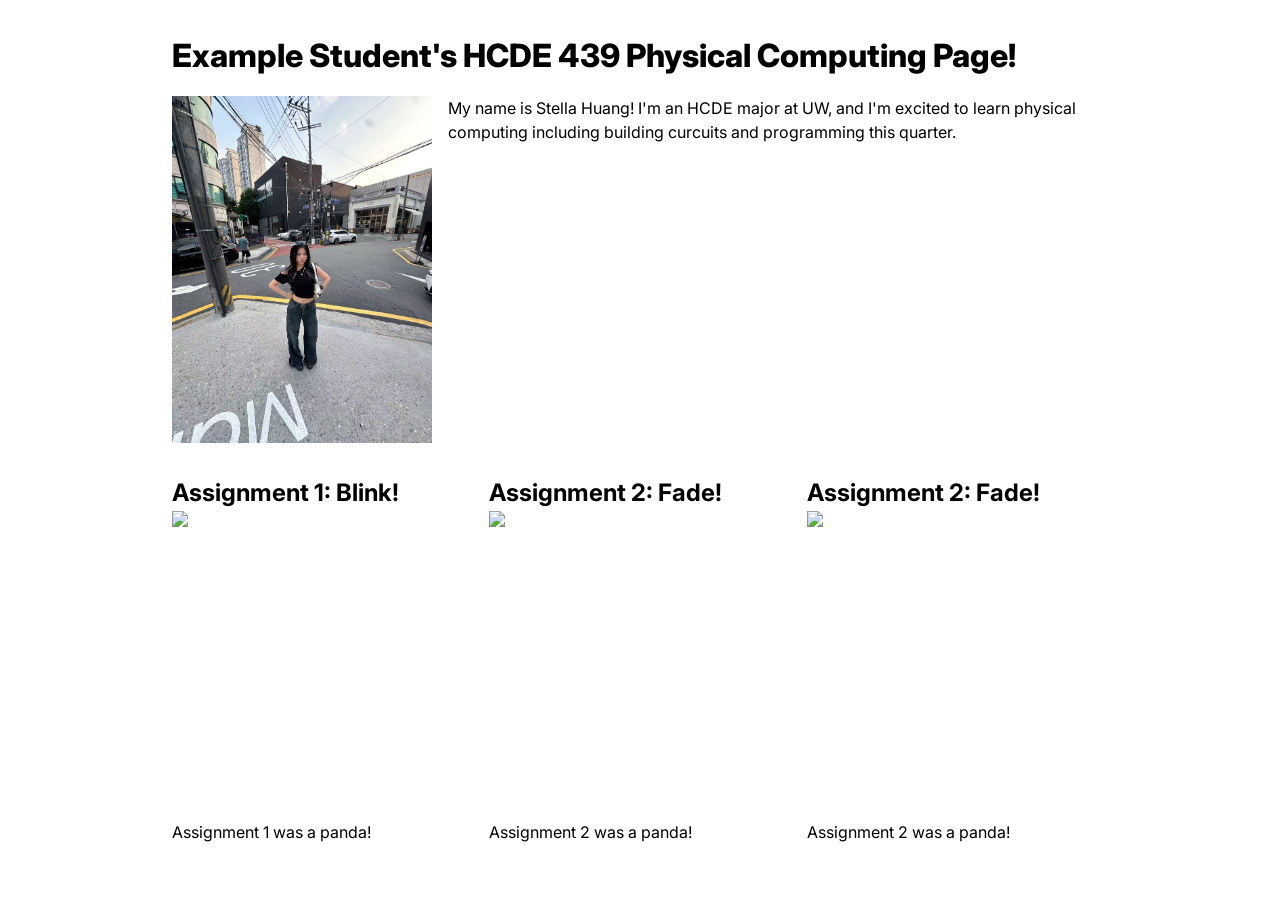
==== docs/index.html @ 3548c58e "change the pic and intro" ====
<!DOCTYPE html>
<html>
  <head>
    <meta charset="utf-8" />
    <meta name="viewport" content="width=device-width, maximum-scale=1.0" />

    <title>Example Student's HCDE 439 Physical Computing Page!</title>

    <link href="style.css" rel="stylesheet" />
  </head>
  <body>
    <h1>Example Student's HCDE 439 Physical Computing Page!</h1>

    <div class="header">
      <img src="stella.jpg" />
      <p>
        My name is Stella Huang! I'm an HCDE major at UW, and I'm excited to learn physical computing including building curcuits and programming this quarter.
      </p>
    </div>

    <div class="grid">
      <div class="assignment">
        <a href="a1.html">
          <h2>Assignment 1: Blink!</h2>
          <img src="red-panda.jpg" />
        </a>
        <p>Assignment 1 was a panda!</p>
      </div>

      <div class="assignment">
        <a href="a2.html">
          <h2>Assignment 2: Fade!</h2>
          <img src="red-panda.jpg" />
        </a>
        <p>Assignment 2 was a panda!</p>
      </div>

      <div class="assignment">
        <a href="a2.html">
          <h2>Assignment 2: Fade!</h2>
          <img src="red-panda.jpg" />
        </a>
        <p>Assignment 2 was a panda!</p>
      </div>
    </div>
  </body>
</html>
---- docs/style.css ----
@import url("https://fonts.googleapis.com/css2?family=Inter:wght@100;200;300;400;500;600;700;800;900&display=swap");

*,
*::before,
*::after {
  box-sizing: border-box;
}

* {
  margin: 0;
}

img,
picture,
video,
canvas,
svg {
  display: block;
  max-width: 100%;
}

body {
  font-family: "Inter", sans-serif;
  line-height: 1.5;
  -webkit-font-smoothing: antialiased;
  max-width: 1000px;
  padding: 2em;
  margin: auto;
}

h1 {
  font-weight: 800;
}

h2 {
  font-weight: 700;
}

.header {
  display: flex;
  align-items: flex-start;
  gap: 1em;
  margin-top: 1em;
}

.header img {
  width: 260px;
  flex-shrink: 0;
  object-fit: cover;
}

.grid {
  display: grid;
  grid-template-columns: repeat(auto-fit, minmax(250px, 1fr));
  gap: 1em;
  margin-top: 2em;
}

.assignment a {
  color: #000;
  text-decoration: none;
}

.assignment a:hover {
  color: #f06;
}

.assignment img {
  aspect-ratio: 1;
  object-fit: cover;
}

.assignment p {
  margin-top: 0.5em;
}
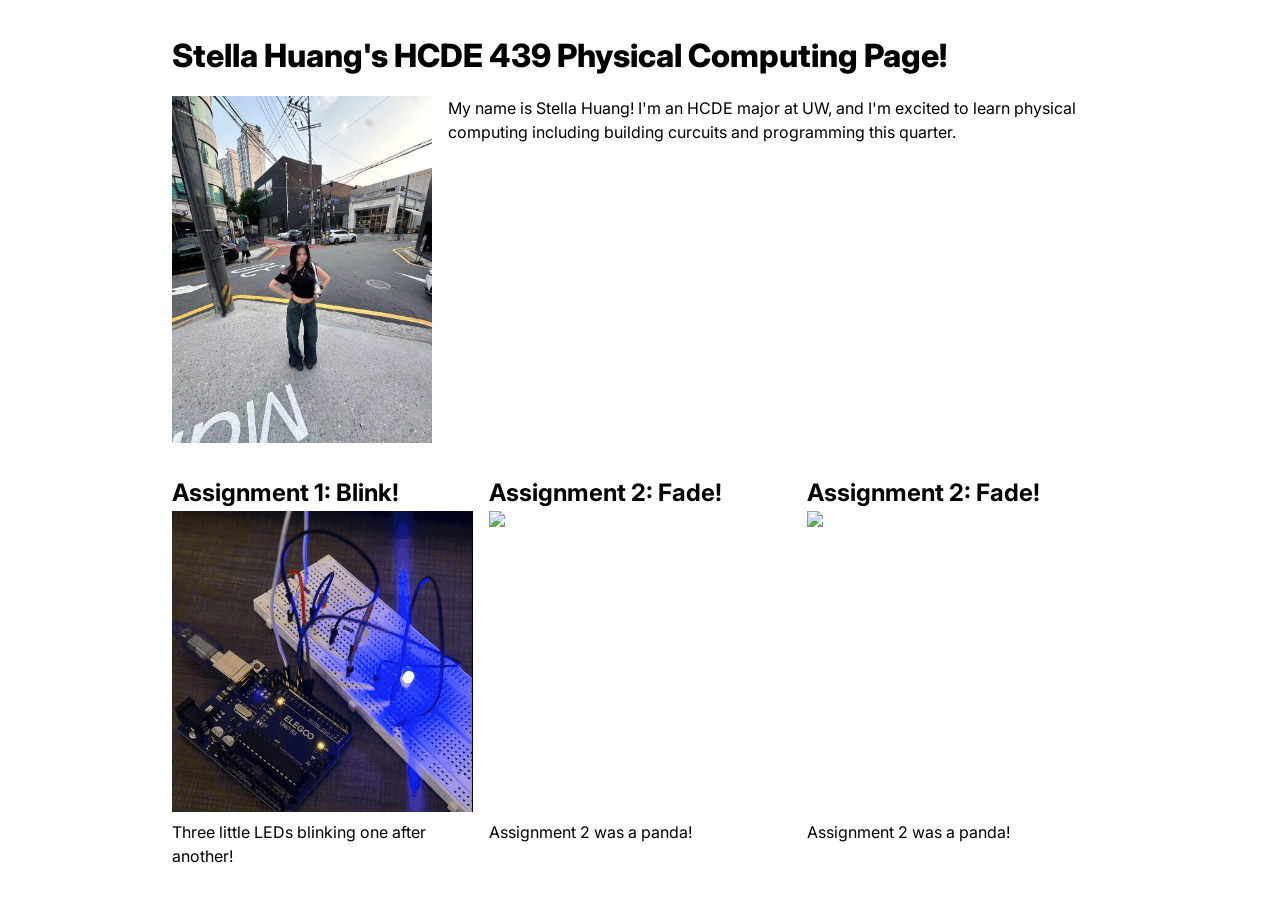
==== commit b4155932: "Add the Assignment 1 blink writeup to the portfolio. Co-authored-by: Cursor <cursoragent@cursor.com>" ====
--- a/docs/index.html
+++ b/docs/index.html
@@ -4,12 +4,12 @@
     <meta charset="utf-8" />
     <meta name="viewport" content="width=device-width, maximum-scale=1.0" />
 
-    <title>Example Student's HCDE 439 Physical Computing Page!</title>
+    <title>Stella Huang's HCDE 439 Physical Computing Page!</title>
 
     <link href="style.css" rel="stylesheet" />
   </head>
   <body>
-    <h1>Example Student's HCDE 439 Physical Computing Page!</h1>
+    <h1>Stella Huang's HCDE 439 Physical Computing Page!</h1>
 
     <div class="header">
       <img src="stella.jpg" />
@@ -22,9 +22,9 @@
       <div class="assignment">
         <a href="a1.html">
           <h2>Assignment 1: Blink!</h2>
-          <img src="red-panda.jpg" />
+          <img src="images/a1_blink.gif" alt="Red, yellow, and blue LEDs blinking one after another" />
+          <p>Three little LEDs blinking one after another!</p>
         </a>
-        <p>Assignment 1 was a panda!</p>
       </div>
 
       <div class="assignment">
--- a/docs/style.css
+++ b/docs/style.css
@@ -73,3 +73,75 @@
 .assignment p {
   margin-top: 0.5em;
 }
+
+.writeup h2 {
+  margin-top: 2.25rem;
+  margin-bottom: 0.6rem;
+}
+
+.writeup h3 {
+  margin-top: 1.5rem;
+  margin-bottom: 0.5rem;
+  font-size: 1.15rem;
+  font-weight: 700;
+}
+
+.writeup p,
+.writeup figcaption {
+  margin-top: 0.75em;
+  max-width: 68ch;
+}
+
+.writeup figure {
+  margin-top: 1rem;
+}
+
+.writeup figure img {
+  width: 100%;
+  height: auto;
+}
+
+.writeup .blink-gif {
+  width: auto;
+  max-width: min(100%, 440px);
+  height: auto;
+}
+
+.writeup .voltage-graph {
+  width: auto;
+  max-width: min(100%, 520px);
+  height: auto;
+}
+
+.writeup .schematic {
+  width: auto;
+  max-width: min(100%, 760px);
+  height: auto;
+}
+
+.writeup .circuit-photo {
+  width: auto;
+  max-width: min(100%, 420px);
+  height: auto;
+}
+
+.writeup figcaption {
+  font-size: 0.95rem;
+}
+
+.writeup pre {
+  margin-top: 1em;
+  max-width: 100%;
+  overflow-x: auto;
+  padding: 1em;
+  background: #f4f4f4;
+  border: 1px solid #ddd;
+  font-family: ui-monospace, "Cascadia Code", Consolas, monospace;
+  font-size: 0.85rem;
+  line-height: 1.5;
+}
+
+.writeup p code {
+  font-family: ui-monospace, "Cascadia Code", Consolas, monospace;
+  font-size: 0.95em;
+}
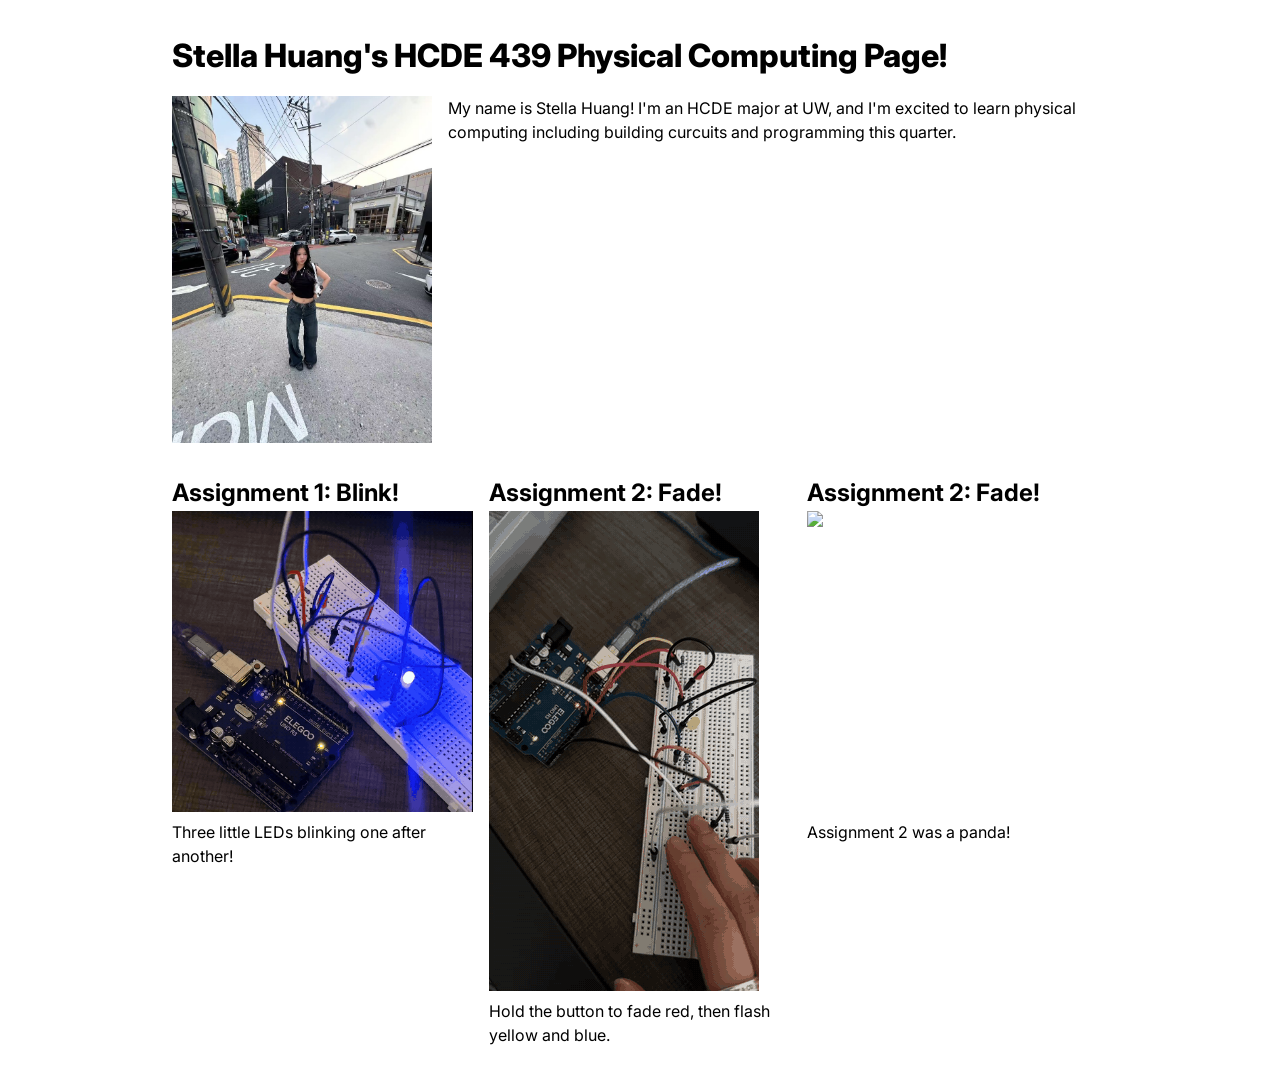
==== commit 545c3715: "finish A2" ====
--- a/docs/index.html
+++ b/docs/index.html
@@ -30,9 +30,9 @@
       <div class="assignment">
         <a href="a2.html">
           <h2>Assignment 2: Fade!</h2>
-          <img src="red-panda.jpg" />
+          <img src="images/a2_fade_demo.gif" alt="A button-controlled circuit fading a red LED, then flashing yellow and blue" />
+          <p>Hold the button to fade red, then flash yellow and blue.</p>
         </a>
-        <p>Assignment 2 was a panda!</p>
       </div>
 
       <div class="assignment">
--- a/docs/style.css
+++ b/docs/style.css
@@ -87,9 +87,18 @@
 }
 
 .writeup p,
-.writeup figcaption {
+.writeup figcaption,
+.writeup ul {
   margin-top: 0.75em;
   max-width: 68ch;
+}
+
+.writeup ul {
+  padding-left: 1.25em;
+}
+
+.writeup li + li {
+  margin-top: 0.25em;
 }
 
 .writeup figure {
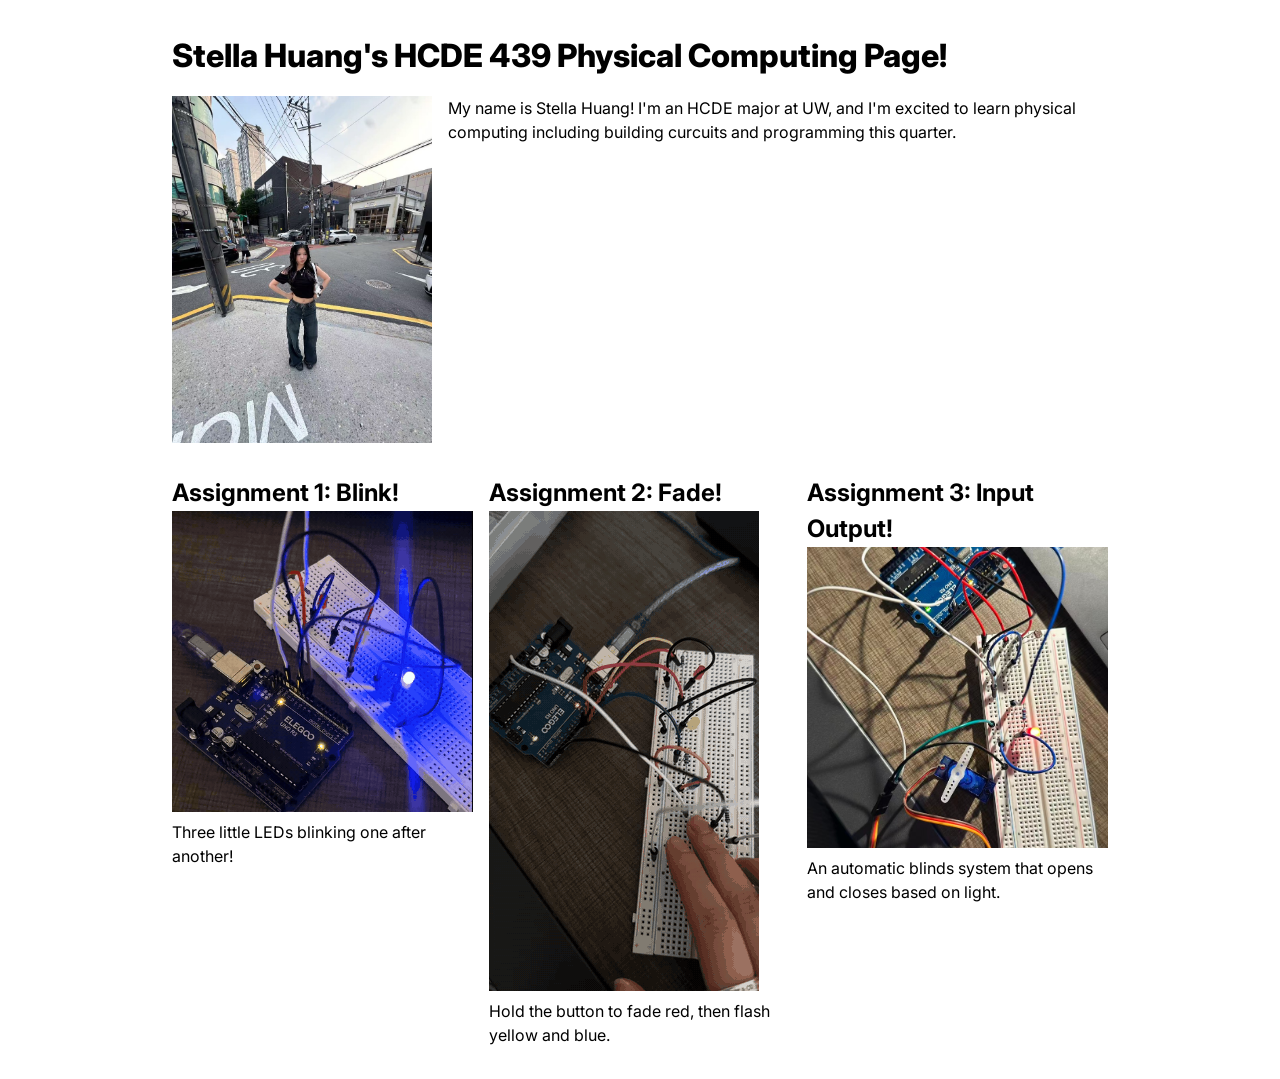
==== commit acff023f: "Add the Assignment 3 automatic blinds page. Co-authored-by: Cursor <cursoragent@cursor.com>" ====
--- a/docs/index.html
+++ b/docs/index.html
@@ -36,11 +36,11 @@
       </div>
 
       <div class="assignment">
-        <a href="a2.html">
-          <h2>Assignment 2: Fade!</h2>
-          <img src="red-panda.jpg" />
+        <a href="a3.html">
+          <h2>Assignment 3: Input Output!</h2>
+          <img src="images/a3_circuit.jpg" alt="Arduino circuit with a photoresistor, servo, and red LED" />
+          <p>An automatic blinds system that opens and closes based on light.</p>
         </a>
-        <p>Assignment 2 was a panda!</p>
       </div>
     </div>
   </body>
--- a/docs/style.css
+++ b/docs/style.css
@@ -138,6 +138,29 @@
   font-size: 0.95rem;
 }
 
+.writeup video {
+  width: 100%;
+  max-width: min(100%, 440px);
+  height: auto;
+}
+
+.writeup table {
+  margin-top: 0.75em;
+  border-collapse: collapse;
+}
+
+.writeup th,
+.writeup td {
+  text-align: left;
+  padding: 0.35em 1em 0.35em 0;
+  border-bottom: 1px solid #ddd;
+  font-weight: 400;
+}
+
+.writeup th {
+  font-weight: 700;
+}
+
 .writeup pre {
   margin-top: 1em;
   max-width: 100%;
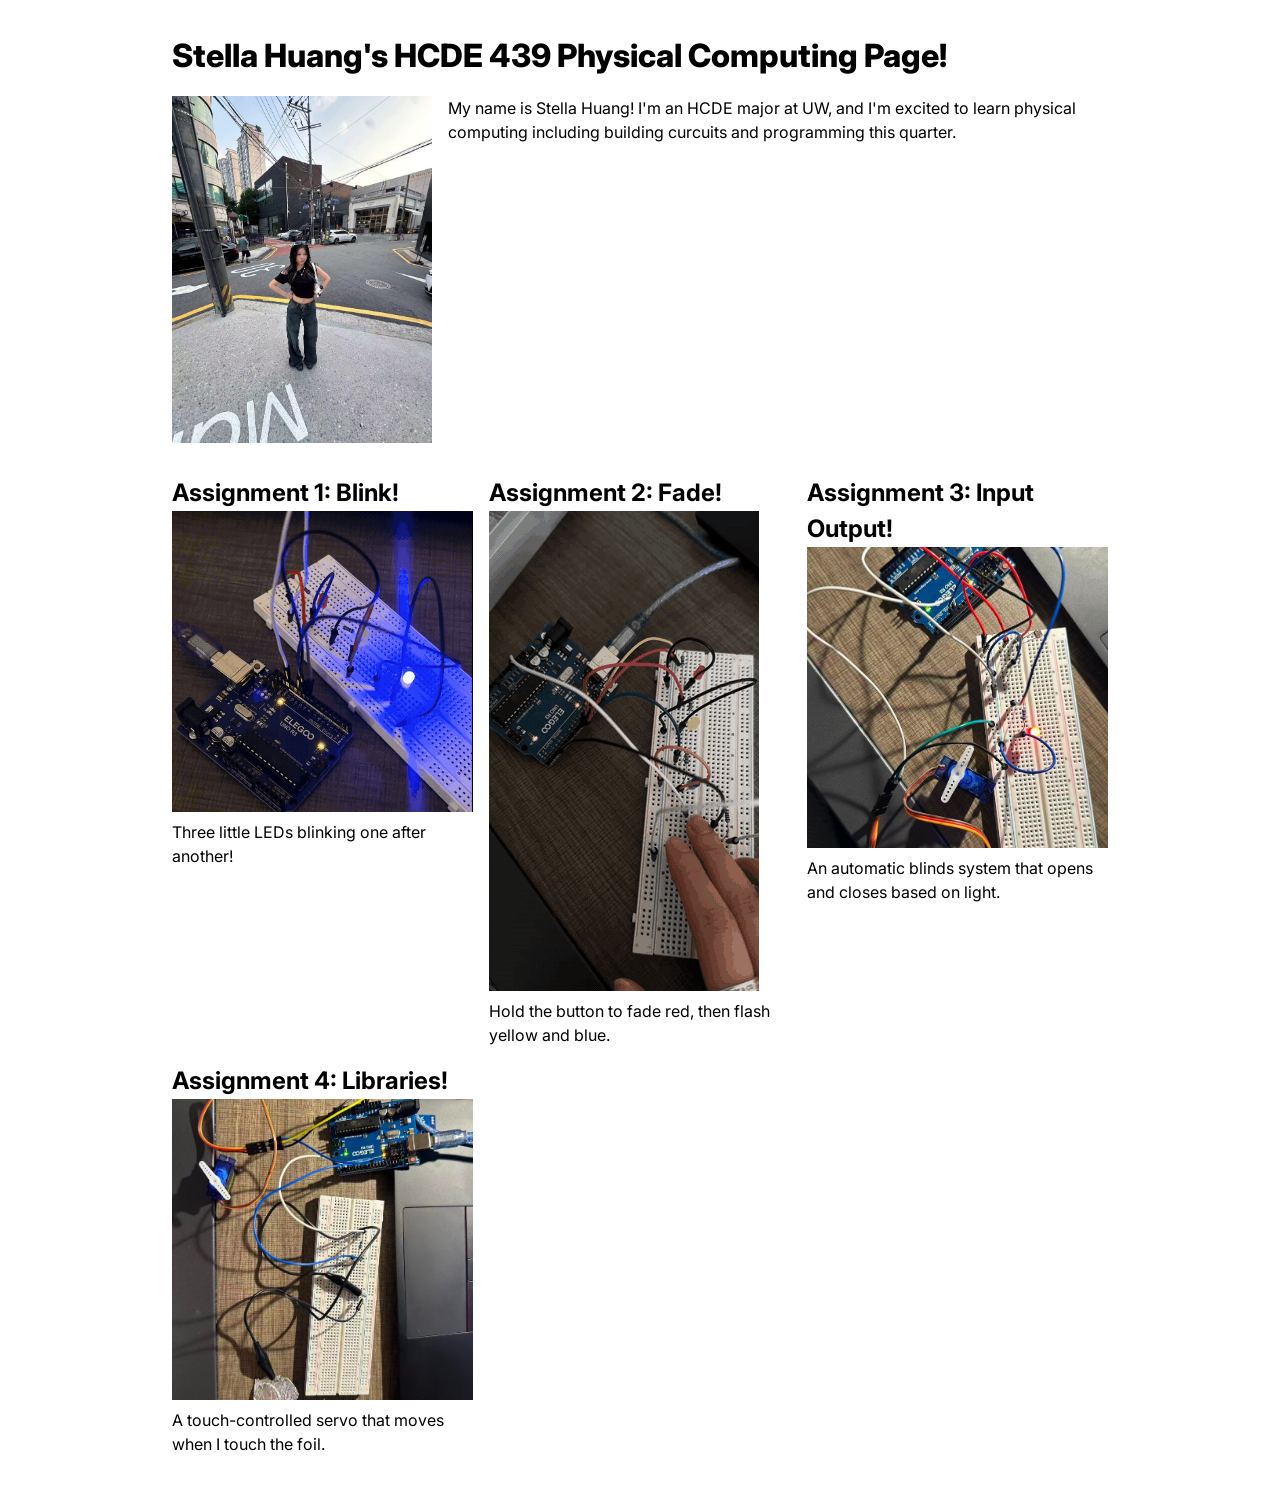
==== commit 318e5553: "finisha4" ====
--- a/docs/index.html
+++ b/docs/index.html
@@ -42,6 +42,14 @@
           <p>An automatic blinds system that opens and closes based on light.</p>
         </a>
       </div>
+
+      <div class="assignment">
+        <a href="a4.html">
+          <h2>Assignment 4: Libraries!</h2>
+          <img src="images/a4_circuit.jpg" alt="Arduino circuit with aluminum foil, a breadboard, and a servo" />
+          <p>A touch-controlled servo that moves when I touch the foil.</p>
+        </a>
+      </div>
     </div>
   </body>
 </html>
--- a/docs/style.css
+++ b/docs/style.css
@@ -177,3 +177,11 @@
   font-family: ui-monospace, "Cascadia Code", Consolas, monospace;
   font-size: 0.95em;
 }
+
+.writeup a {
+  color: #000;
+}
+
+.writeup a:hover {
+  color: #f06;
+}
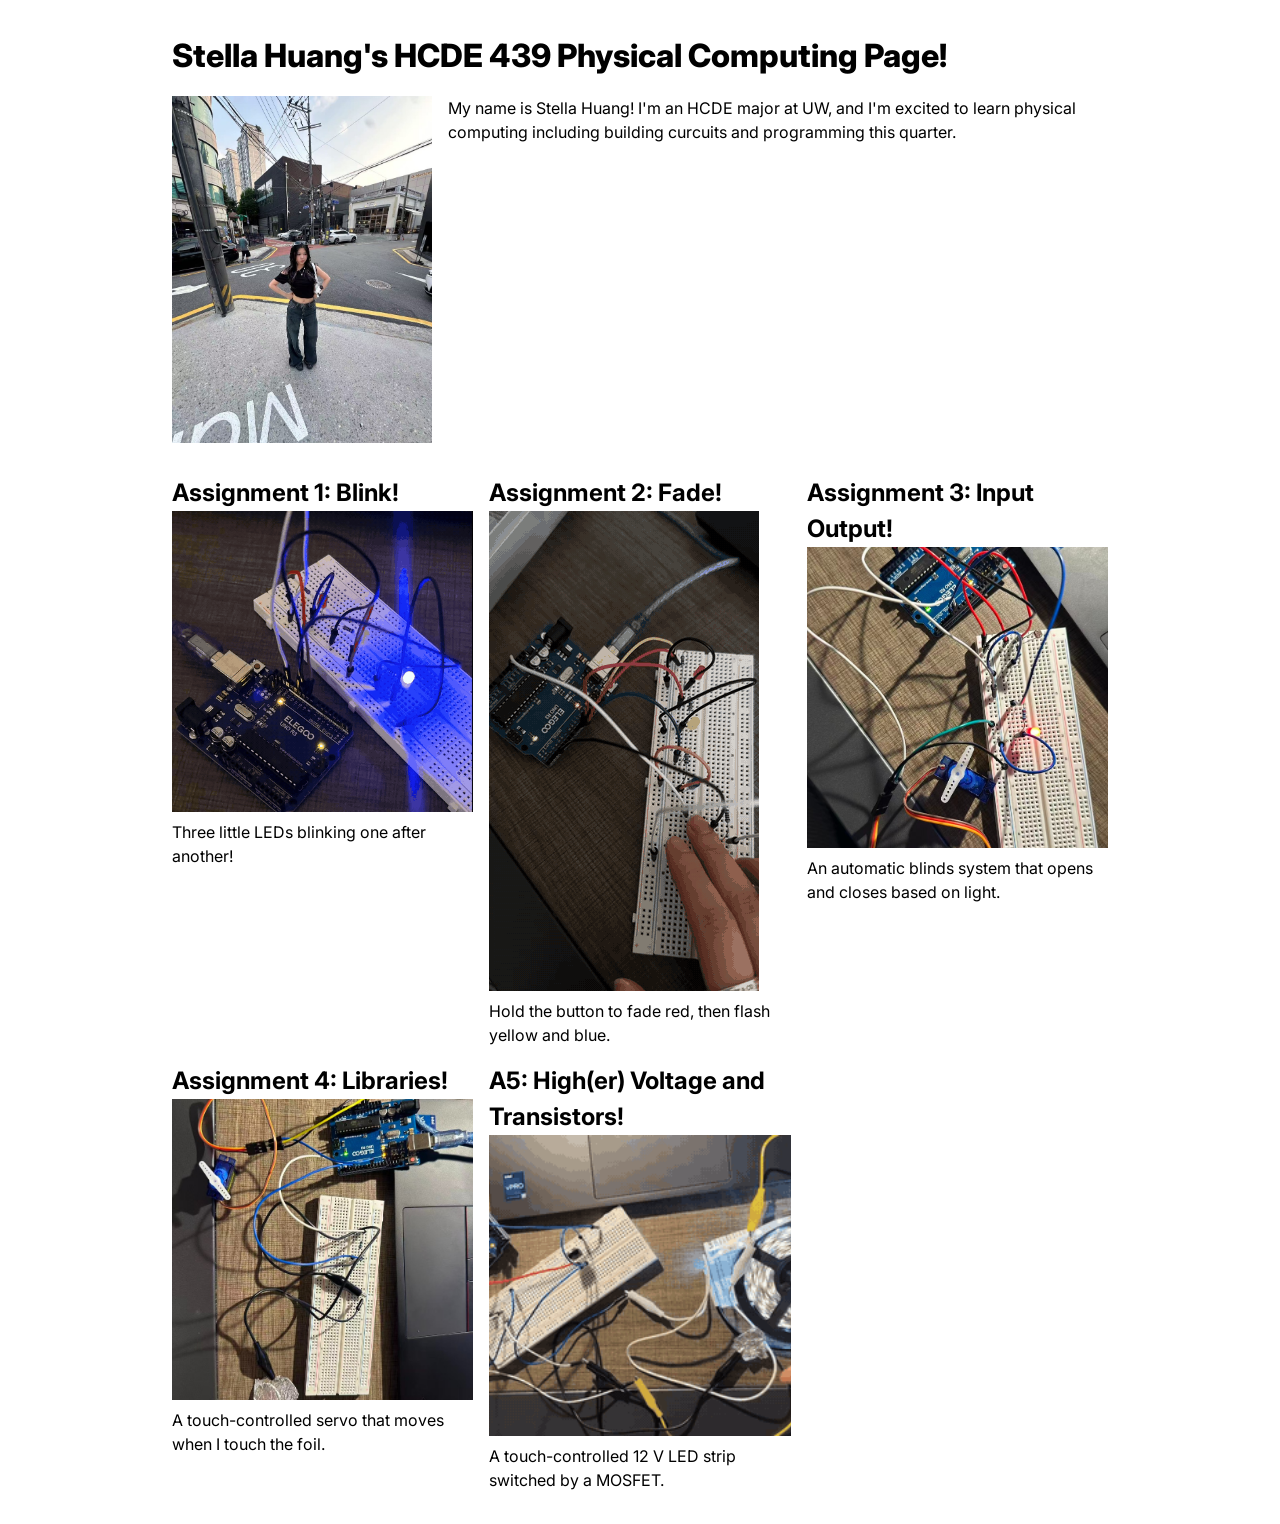
==== commit 00f41439: "finisha5" ====
--- a/docs/index.html
+++ b/docs/index.html
@@ -50,6 +50,14 @@
           <p>A touch-controlled servo that moves when I touch the foil.</p>
         </a>
       </div>
+
+      <div class="assignment">
+        <a href="assignment5.html">
+          <h2>A5: High(er) Voltage and Transistors!</h2>
+          <img src="images/a5_demo.gif" alt="The 12 V LED strip brightens when a finger touches the foil and dims when released" />
+          <p>A touch-controlled 12 V LED strip switched by a MOSFET.</p>
+        </a>
+      </div>
     </div>
   </body>
 </html>
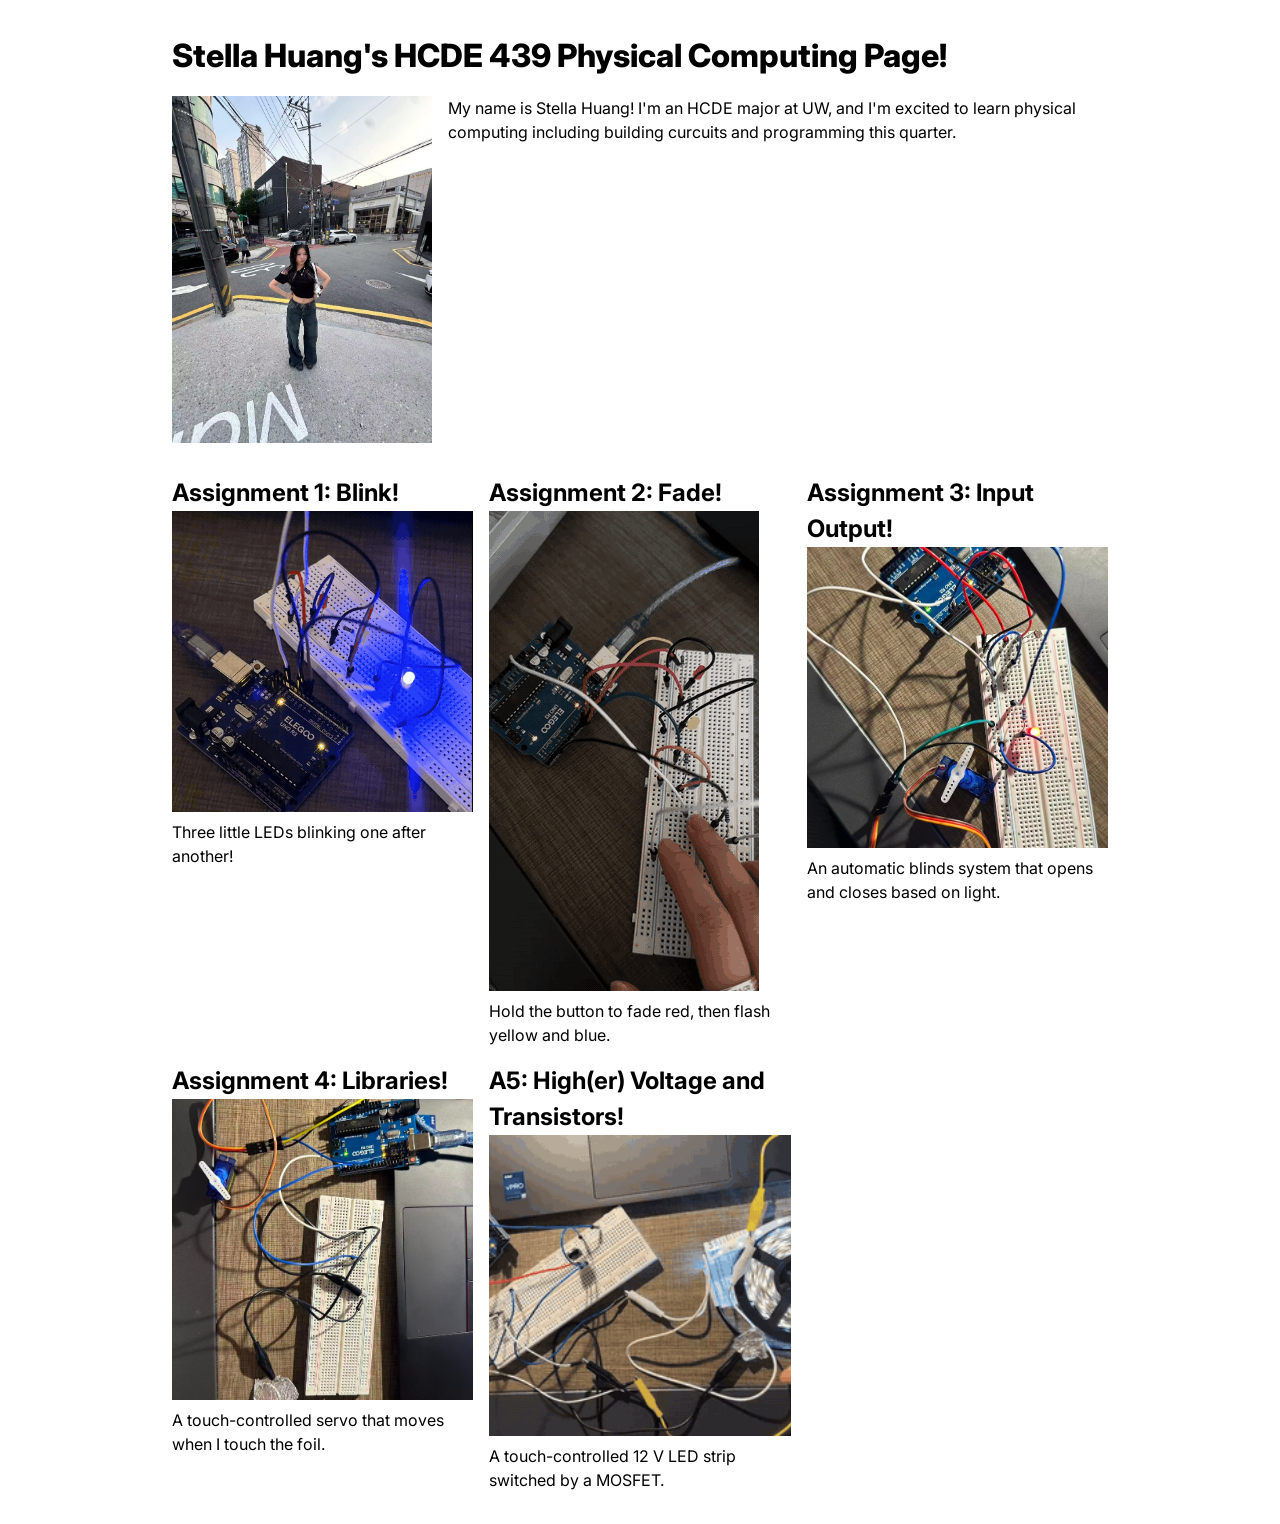
==== commit 4feb01a2: "updateda5" ====
--- a/docs/index.html
+++ b/docs/index.html
@@ -52,7 +52,7 @@
       </div>
 
       <div class="assignment">
-        <a href="assignment5.html">
+        <a href="a5.html">
           <h2>A5: High(er) Voltage and Transistors!</h2>
           <img src="images/a5_demo.gif" alt="The 12 V LED strip brightens when a finger touches the foil and dims when released" />
           <p>A touch-controlled 12 V LED strip switched by a MOSFET.</p>
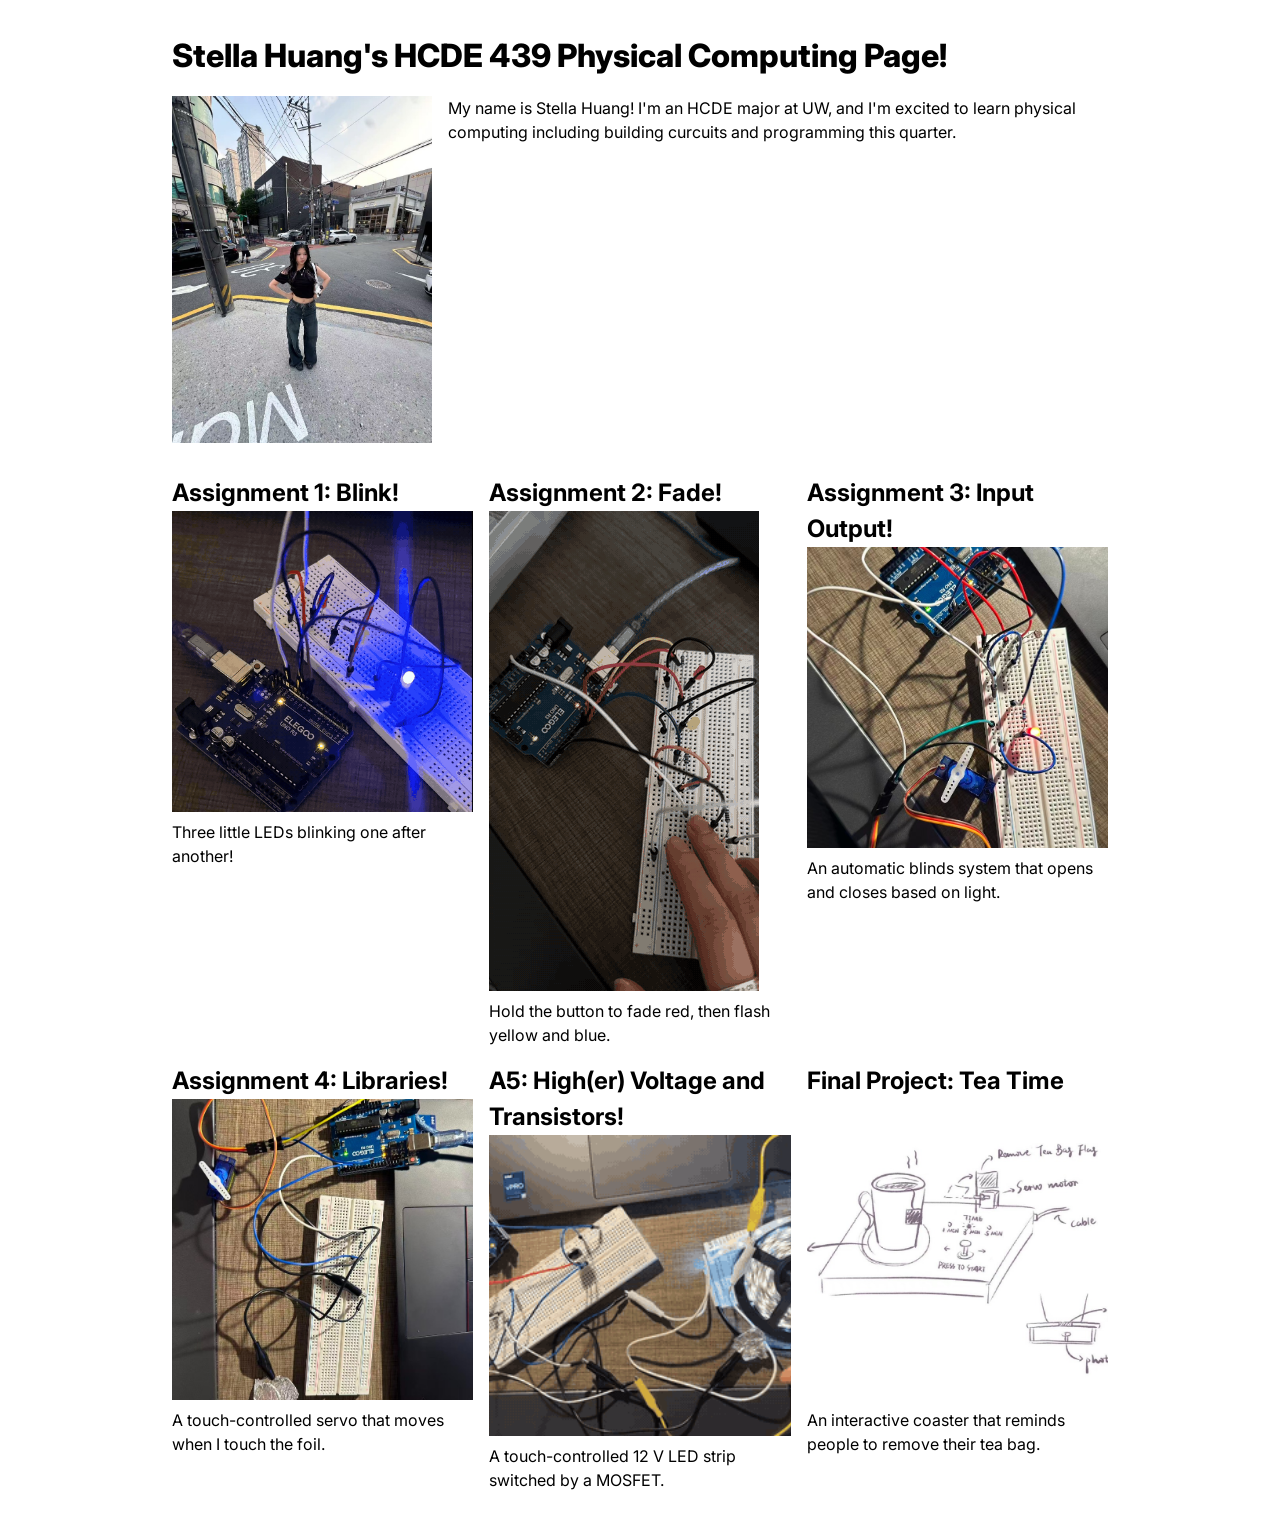
==== commit 6f5d7254: "final project proposal" ====
--- a/docs/index.html
+++ b/docs/index.html
@@ -58,6 +58,14 @@
           <p>A touch-controlled 12 V LED strip switched by a MOSFET.</p>
         </a>
       </div>
+
+      <div class="assignment">
+        <a href="final.html">
+          <h2>Final Project: Tea Time</h2>
+          <img src="images/final-project-thumbnail.jpg" alt="Sketch of the Tea Time interactive coaster with a tea-bag reminder flag" />
+          <p>An interactive coaster that reminds people to remove their tea bag.</p>
+        </a>
+      </div>
     </div>
   </body>
 </html>
